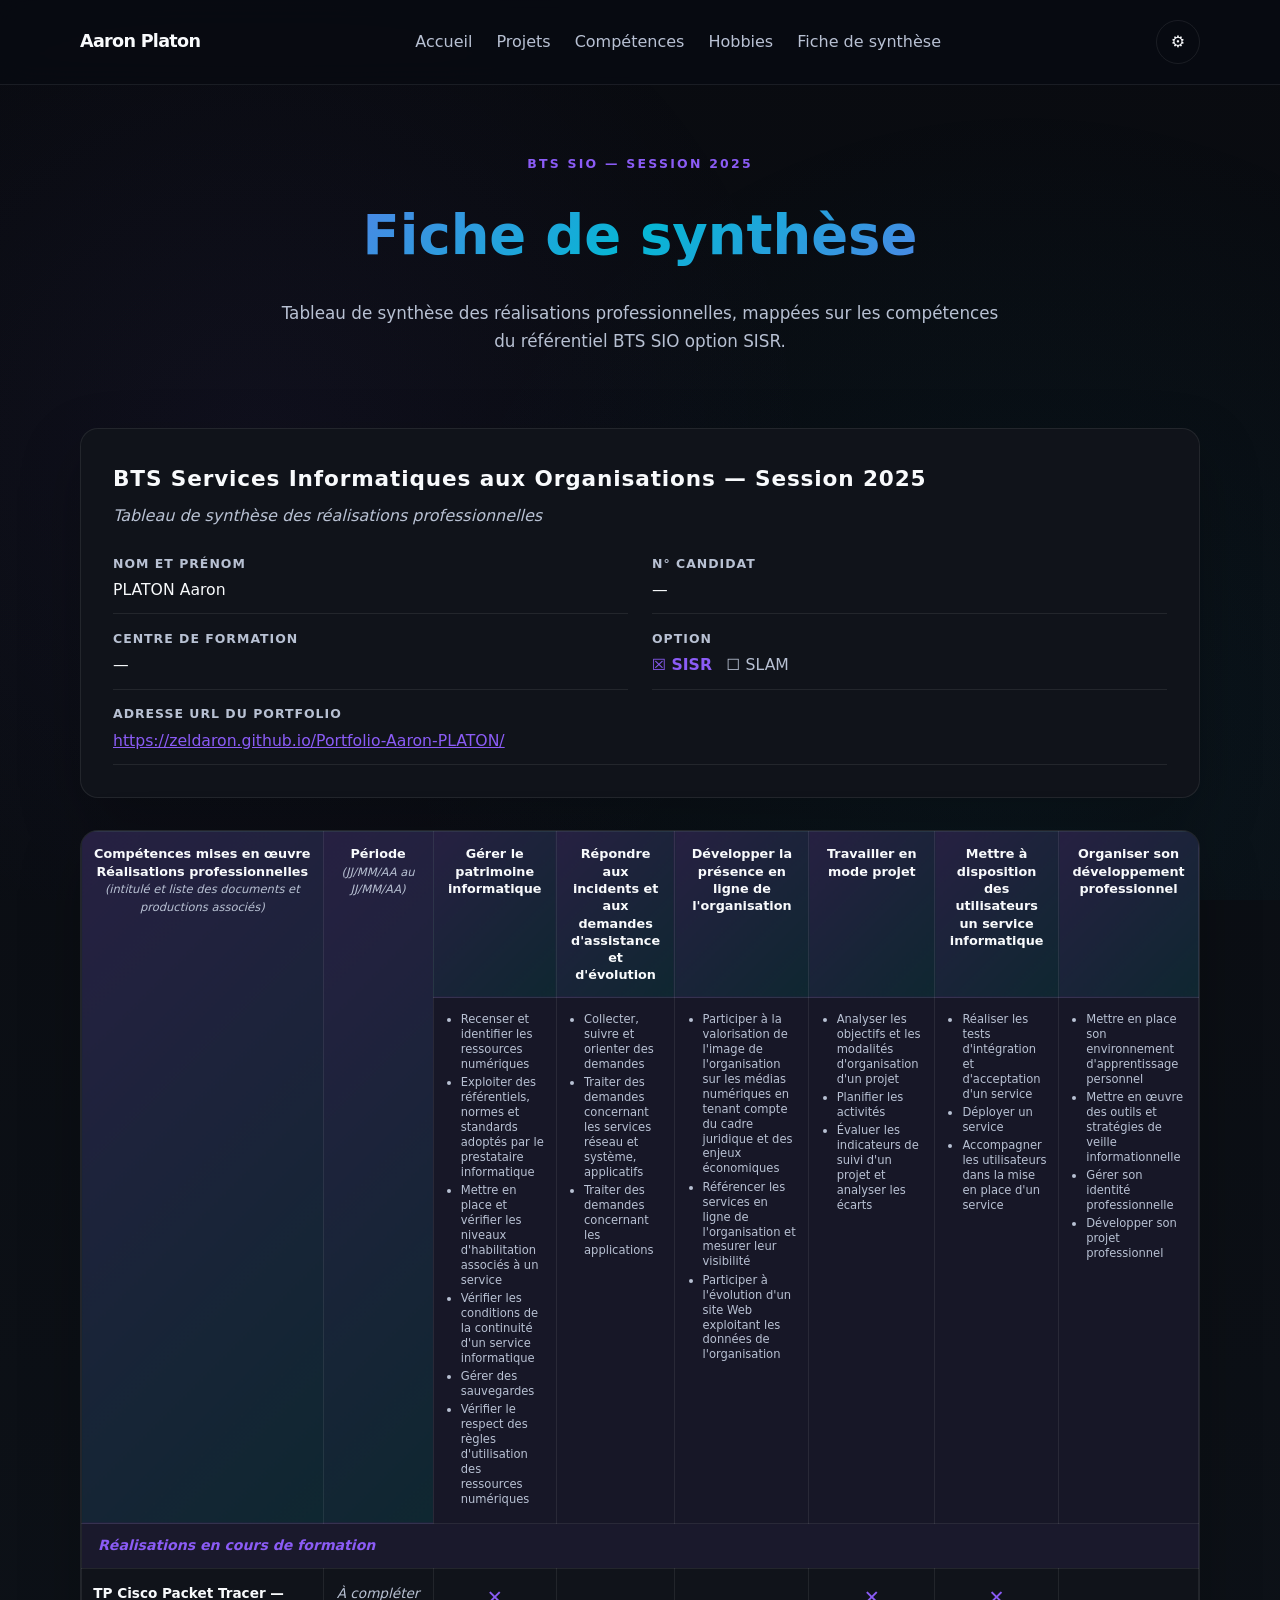
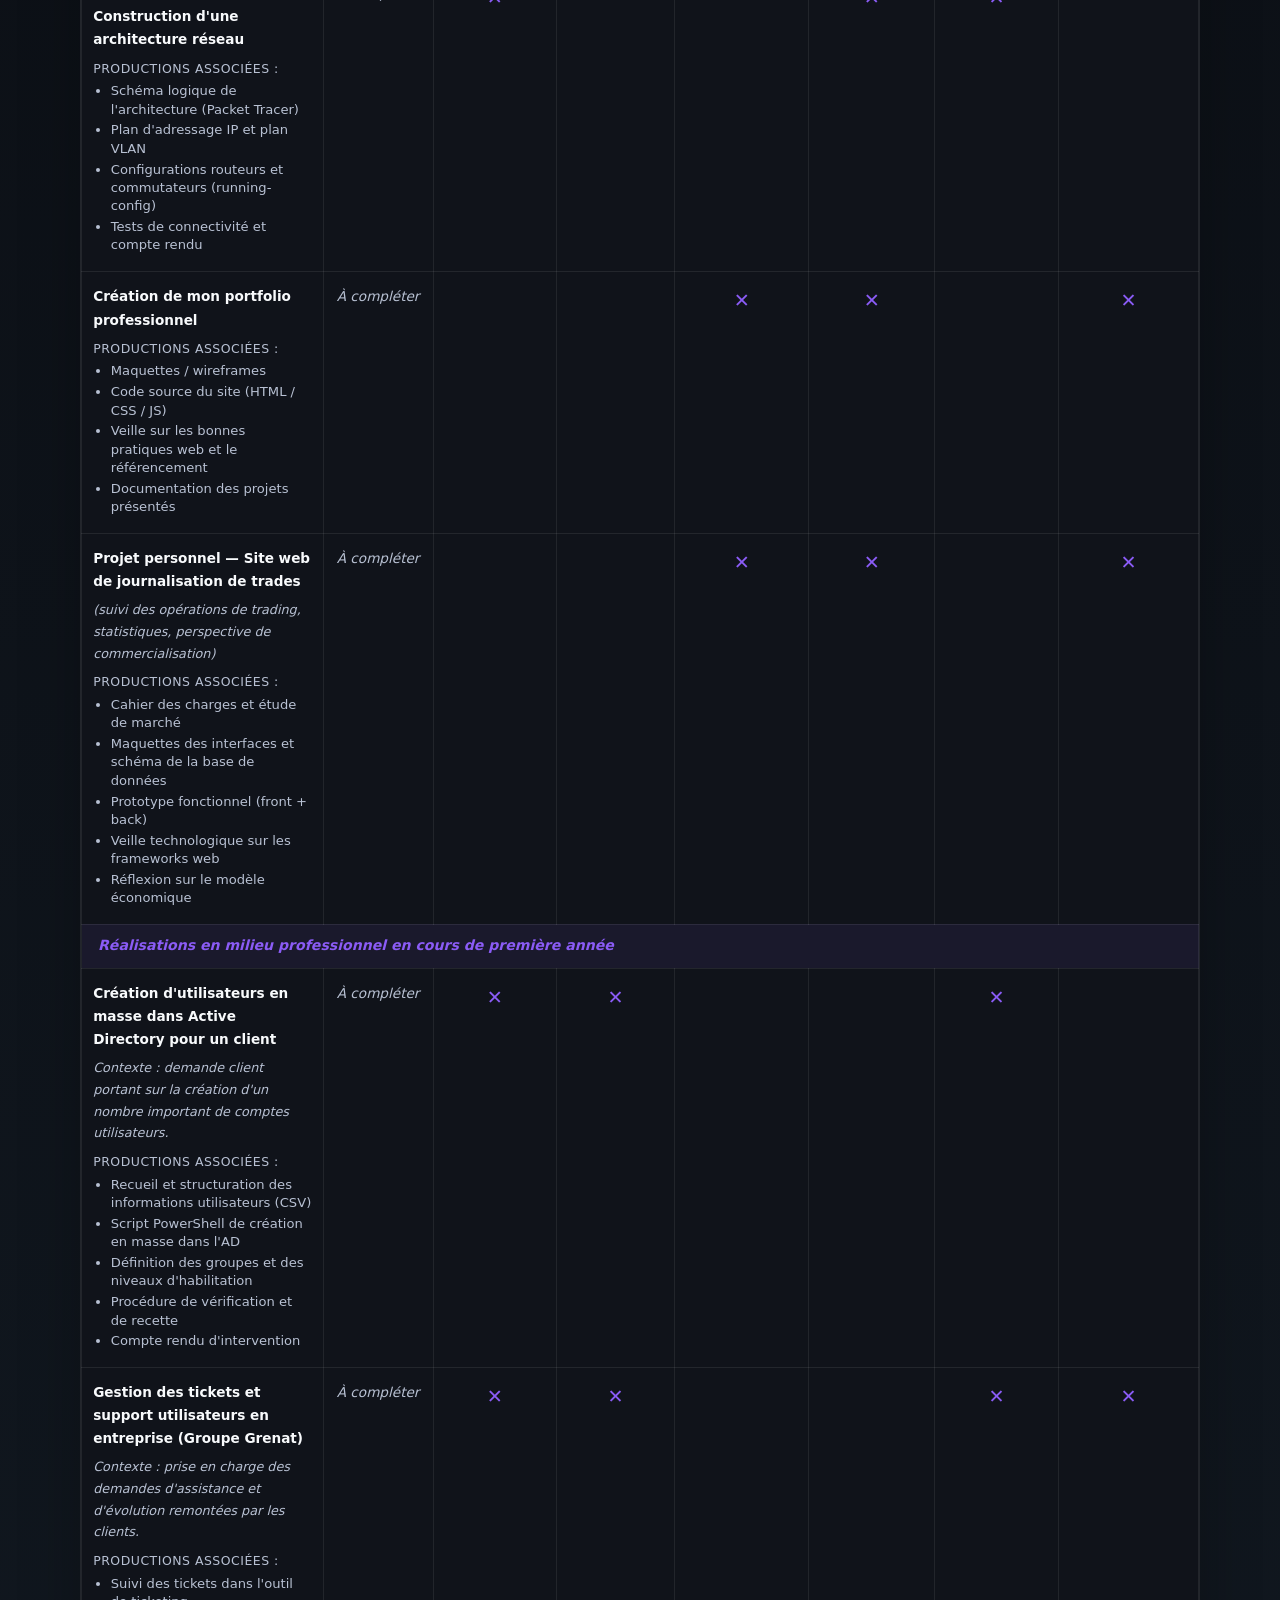
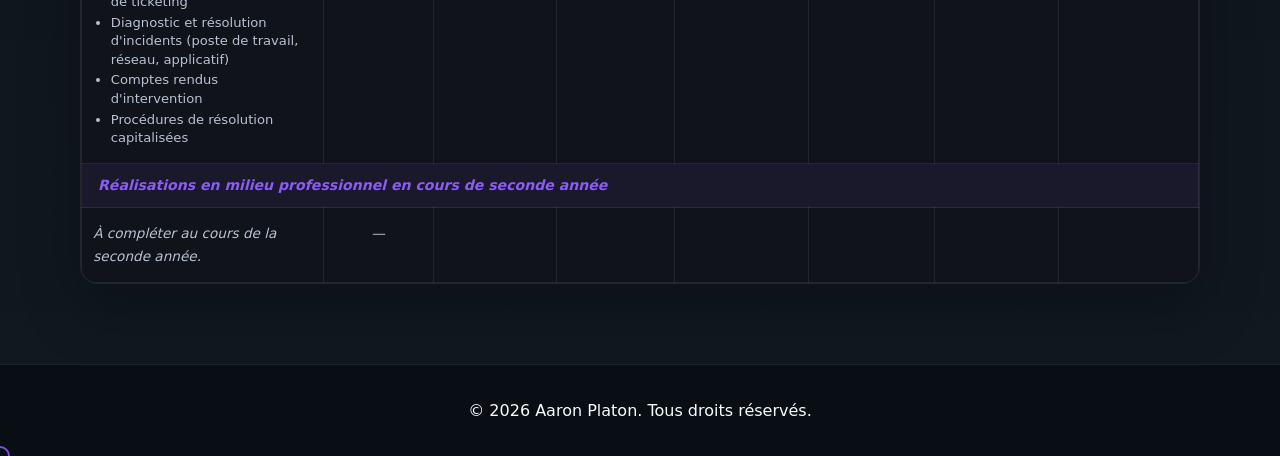
==== fiche-synthese.html @ b9413f57 "Ajoute la fiche de synthèse BTS SIO et retire les boutons 'Voir le projet' - Nouvelle page fiche-syn" ====
<!DOCTYPE html>
<html lang="fr">
  <head>
    <meta charset="UTF-8" />
    <meta name="viewport" content="width=device-width, initial-scale=1.0" />
    <title>Fiche de synthèse - Aaron Platon</title>
    <link rel="stylesheet" href="styles.css" />
    <script src="script.js" defer></script>
  </head>
  <body data-theme="dark">
    <header class="site-header">
      <div class="container header-inner">
        <a class="brand" href="index.html">Aaron Platon</a>
        <nav class="nav-menu">
          <a href="index.html">Accueil</a>
          <a href="projects.html">Projets</a>
          <a href="skills.html">Compétences</a>
          <a href="hobbies.html">Hobbies</a>
          <a href="fiche-synthese.html">Fiche de synthèse</a>
        </nav>
        <div class="settings-menu">
          <button class="settings-button" type="button" aria-label="Ouvrir paramètres">
            ⚙️
          </button>
          <div class="settings-panel" aria-hidden="true">
            <div class="settings-header">
              <span>Paramètres</span>
              <button class="settings-close" type="button" aria-label="Fermer paramètres">×</button>
            </div>
            <div class="settings-item">
              <p>Thème</p>
              <button class="theme-toggle" type="button" aria-label="Basculer thème">
                <span class="theme-icon">🌙</span>
                <span class="theme-label">Mode sombre</span>
              </button>
            </div>
          </div>
        </div>
      </div>
    </header>

    <main>
      <section class="page-hero">
        <div class="container">
          <span>BTS SIO — Session 2025</span>
          <h1>Fiche de synthèse</h1>
          <p>Tableau de synthèse des réalisations professionnelles, mappées sur les compétences du référentiel BTS SIO option SISR.</p>
        </div>
      </section>

      <section class="synthese">
        <div class="container">
          <div class="synthese-header">
            <h2>BTS Services Informatiques aux Organisations — Session 2025</h2>
            <p class="synthese-sub">Tableau de synthèse des réalisations professionnelles</p>
            <dl class="synthese-meta">
              <div><dt>NOM et prénom</dt><dd>PLATON Aaron</dd></div>
              <div><dt>N° candidat</dt><dd>—</dd></div>
              <div><dt>Centre de formation</dt><dd>—</dd></div>
              <div><dt>Option</dt><dd><span class="opt opt-checked">☒ SISR</span> <span class="opt">☐ SLAM</span></dd></div>
              <div class="synthese-meta-full"><dt>Adresse URL du portfolio</dt><dd><a href="https://zeldaron.github.io/Portfolio-Aaron-PLATON/">https://zeldaron.github.io/Portfolio-Aaron-PLATON/</a></dd></div>
            </dl>
          </div>

          <div class="synthese-table-wrap">
            <table class="synthese-table">
              <thead>
                <tr>
                  <th class="col-realisation" rowspan="2">
                    Compétences mises en œuvre<br>
                    Réalisations professionnelles<br>
                    <span class="th-sub">(intitulé et liste des documents et productions associés)</span>
                  </th>
                  <th class="col-periode" rowspan="2">Période<br><span class="th-sub">(JJ/MM/AA au JJ/MM/AA)</span></th>
                  <th>Gérer le patrimoine informatique</th>
                  <th>Répondre aux incidents et aux demandes d'assistance et d'évolution</th>
                  <th>Développer la présence en ligne de l'organisation</th>
                  <th>Travailler en mode projet</th>
                  <th>Mettre à disposition des utilisateurs un service informatique</th>
                  <th>Organiser son développement professionnel</th>
                </tr>
                <tr class="th-detail-row">
                  <th><ul><li>Recenser et identifier les ressources numériques</li><li>Exploiter des référentiels, normes et standards adoptés par le prestataire informatique</li><li>Mettre en place et vérifier les niveaux d'habilitation associés à un service</li><li>Vérifier les conditions de la continuité d'un service informatique</li><li>Gérer des sauvegardes</li><li>Vérifier le respect des règles d'utilisation des ressources numériques</li></ul></th>
                  <th><ul><li>Collecter, suivre et orienter des demandes</li><li>Traiter des demandes concernant les services réseau et système, applicatifs</li><li>Traiter des demandes concernant les applications</li></ul></th>
                  <th><ul><li>Participer à la valorisation de l'image de l'organisation sur les médias numériques en tenant compte du cadre juridique et des enjeux économiques</li><li>Référencer les services en ligne de l'organisation et mesurer leur visibilité</li><li>Participer à l'évolution d'un site Web exploitant les données de l'organisation</li></ul></th>
                  <th><ul><li>Analyser les objectifs et les modalités d'organisation d'un projet</li><li>Planifier les activités</li><li>Évaluer les indicateurs de suivi d'un projet et analyser les écarts</li></ul></th>
                  <th><ul><li>Réaliser les tests d'intégration et d'acceptation d'un service</li><li>Déployer un service</li><li>Accompagner les utilisateurs dans la mise en place d'un service</li></ul></th>
                  <th><ul><li>Mettre en place son environnement d'apprentissage personnel</li><li>Mettre en œuvre des outils et stratégies de veille informationnelle</li><li>Gérer son identité professionnelle</li><li>Développer son projet professionnel</li></ul></th>
                </tr>
              </thead>
              <tbody>
                <tr class="row-section"><td colspan="8"><em>Réalisations en cours de formation</em></td></tr>

                <tr>
                  <td class="cell-realisation">
                    <strong>TP Cisco Packet Tracer — Construction d'une architecture réseau</strong>
                    <span class="prod">Productions associées :</span>
                    <ul>
                      <li>Schéma logique de l'architecture (Packet Tracer)</li>
                      <li>Plan d'adressage IP et plan VLAN</li>
                      <li>Configurations routeurs et commutateurs (running-config)</li>
                      <li>Tests de connectivité et compte rendu</li>
                    </ul>
                  </td>
                  <td class="cell-periode">À compléter</td>
                  <td class="mark">✕</td>
                  <td></td>
                  <td></td>
                  <td class="mark">✕</td>
                  <td class="mark">✕</td>
                  <td></td>
                </tr>

                <tr>
                  <td class="cell-realisation">
                    <strong>Création de mon portfolio professionnel</strong>
                    <span class="prod">Productions associées :</span>
                    <ul>
                      <li>Maquettes / wireframes</li>
                      <li>Code source du site (HTML / CSS / JS)</li>
                      <li>Veille sur les bonnes pratiques web et le référencement</li>
                      <li>Documentation des projets présentés</li>
                    </ul>
                  </td>
                  <td class="cell-periode">À compléter</td>
                  <td></td>
                  <td></td>
                  <td class="mark">✕</td>
                  <td class="mark">✕</td>
                  <td></td>
                  <td class="mark">✕</td>
                </tr>

                <tr>
                  <td class="cell-realisation">
                    <strong>Projet personnel — Site web de journalisation de trades</strong>
                    <span class="ctx">(suivi des opérations de trading, statistiques, perspective de commercialisation)</span>
                    <span class="prod">Productions associées :</span>
                    <ul>
                      <li>Cahier des charges et étude de marché</li>
                      <li>Maquettes des interfaces et schéma de la base de données</li>
                      <li>Prototype fonctionnel (front + back)</li>
                      <li>Veille technologique sur les frameworks web</li>
                      <li>Réflexion sur le modèle économique</li>
                    </ul>
                  </td>
                  <td class="cell-periode">À compléter</td>
                  <td></td>
                  <td></td>
                  <td class="mark">✕</td>
                  <td class="mark">✕</td>
                  <td></td>
                  <td class="mark">✕</td>
                </tr>

                <tr class="row-section"><td colspan="8"><em>Réalisations en milieu professionnel en cours de première année</em></td></tr>

                <tr>
                  <td class="cell-realisation">
                    <strong>Création d'utilisateurs en masse dans Active Directory pour un client</strong>
                    <span class="ctx">Contexte : demande client portant sur la création d'un nombre important de comptes utilisateurs.</span>
                    <span class="prod">Productions associées :</span>
                    <ul>
                      <li>Recueil et structuration des informations utilisateurs (CSV)</li>
                      <li>Script PowerShell de création en masse dans l'AD</li>
                      <li>Définition des groupes et des niveaux d'habilitation</li>
                      <li>Procédure de vérification et de recette</li>
                      <li>Compte rendu d'intervention</li>
                    </ul>
                  </td>
                  <td class="cell-periode">À compléter</td>
                  <td class="mark">✕</td>
                  <td class="mark">✕</td>
                  <td></td>
                  <td></td>
                  <td class="mark">✕</td>
                  <td></td>
                </tr>

                <tr>
                  <td class="cell-realisation">
                    <strong>Gestion des tickets et support utilisateurs en entreprise (Groupe Grenat)</strong>
                    <span class="ctx">Contexte : prise en charge des demandes d'assistance et d'évolution remontées par les clients.</span>
                    <span class="prod">Productions associées :</span>
                    <ul>
                      <li>Suivi des tickets dans l'outil de ticketing</li>
                      <li>Diagnostic et résolution d'incidents (poste de travail, réseau, applicatif)</li>
                      <li>Comptes rendus d'intervention</li>
                      <li>Procédures de résolution capitalisées</li>
                    </ul>
                  </td>
                  <td class="cell-periode">À compléter</td>
                  <td class="mark">✕</td>
                  <td class="mark">✕</td>
                  <td></td>
                  <td></td>
                  <td class="mark">✕</td>
                  <td class="mark">✕</td>
                </tr>

                <tr class="row-section"><td colspan="8"><em>Réalisations en milieu professionnel en cours de seconde année</em></td></tr>
                <tr class="row-empty">
                  <td class="cell-realisation"><em>À compléter au cours de la seconde année.</em></td>
                  <td class="cell-periode">—</td>
                  <td></td><td></td><td></td><td></td><td></td><td></td>
                </tr>
              </tbody>
            </table>
          </div>
        </div>
      </section>
    </main>

    <footer class="site-footer">
      <div class="container footer-inner">
        <p>&copy; 2026 Aaron Platon. Tous droits réservés.</p>
      </div>
    </footer>
  </body>
</html>
---- styles.css ----
:root {
  --bg: #090b10;
  --surface: #10131a;
  --text: #f8fafc;
  --muted: #b8c1d3;
  --primary: #f8fafc;
  --accent: #8b5cf6;
  --border: rgba(255, 255, 255, 0.08);
  --shadow: 0 24px 60px rgba(0, 0, 0, 0.25);
  --header-bg: rgba(8, 11, 18, 0.9);
  --footer-bg: rgba(10, 14, 22, 0.95);
  --gradient: linear-gradient(180deg, #090b10 0%, #111820 100%);
}

[data-theme="light"] {
  --bg: #f7f7f6;
  --surface: #ffffff;
  --text: #111111;
  --muted: #5f6368;
  --primary: #1f2937;
  --accent: #4f46e5;
  --border: #e5e7eb;
  --shadow: 0 18px 50px rgba(15, 23, 42, 0.08);
  --header-bg: rgba(255, 255, 255, 0.82);
  --footer-bg: rgba(255, 255, 255, 0.85);
  --gradient: linear-gradient(180deg, #fbfbfb 0%, #f3f4f6 100%);
}

* {
  box-sizing: border-box;
  cursor: none;
}

html {
  scroll-behavior: smooth;
}

/* Custom Cursor */
.cursor {
  position: fixed;
  width: 20px;
  height: 20px;
  border: 2px solid var(--accent);
  border-radius: 50%;
  pointer-events: none;
  z-index: 9999;
  mix-blend-mode: screen;
  transition: transform 0.1s ease-out;
  opacity: 0.8;
}

.cursor.active {
  transform: scale(1.5);
  background: var(--accent);
  opacity: 0.4;
}

a, button {
  cursor: none;
}

body {
  margin: 0;
  font-family: Inter, system-ui, -apple-system, BlinkMacSystemFont, "Segoe UI", sans-serif;
  color: var(--text);
  background: var(--gradient);
  line-height: 1.7;
  position: relative;
}

body::before {
  content: '';
  position: fixed;
  top: 0;
  left: 0;
  width: 100%;
  height: 100%;
  background: 
    radial-gradient(circle at 20% 50%, rgba(139, 92, 246, 0.05) 0%, transparent 50%),
    radial-gradient(circle at 80% 80%, rgba(6, 182, 212, 0.05) 0%, transparent 50%);
  pointer-events: none;
  z-index: -1;
}

.cursor {
  position: fixed;
  width: 20px;
  height: 20px;
  border: 2px solid var(--accent);
  border-radius: 50%;
  pointer-events: none;
  z-index: 9999;
  mix-blend-mode: difference;
  transition: transform 0.1s ease-out, background 0.2s ease-out, opacity 0.2s ease-out;
  opacity: 1;
  transform: translate(-50%, -50%);
}

.cursor.active {
  transform: translate(-50%, -50%) scale(1.4);
  background: var(--accent);
  opacity: 0.5;
}

[data-theme="light"] .cursor {
  mix-blend-mode: normal;
  border-color: var(--accent);
  box-shadow: 0 0 0 1px rgba(255, 255, 255, 0.6);
}

a, button {
  cursor: none;
}

img {
  max-width: 100%;
  display: block;
}

a {
  color: inherit;
  text-decoration: none;
}

button,
input,
select,
textarea {
  font: inherit;
}

.container {
  width: min(1120px, calc(100% - 2rem));
  margin: 0 auto;
}

.site-header {
  position: sticky;
  top: 0;
  z-index: 10;
  backdrop-filter: blur(14px);
  background: var(--header-bg);
  border-bottom: 1px solid var(--border);
  transition: transform 0.3s cubic-bezier(0.4, 0, 0.2, 1);
}

.site-header.hidden {
  transform: translateY(-100%);
}

.header-inner,
.footer-inner,
.hero-content,
.featured-inner,
.cta-inner,
.contact-inner {
  display: flex;
  align-items: center;
  justify-content: space-between;
  gap: 1.5rem;
  padding: 1.25rem 0;
}

.theme-toggle {
  border: 1px solid var(--border);
  background: transparent;
  color: var(--text);
  width: 44px;
  height: 44px;
  border-radius: 50%;
  display: inline-flex;
  align-items: center;
  justify-content: center;
  cursor: pointer;
  transition: transform 0.2s ease, background-color 0.2s ease, border-color 0.2s ease;
}

.theme-toggle:hover {
  transform: translateY(-1px);
  background: rgba(255, 255, 255, 0.08);
}

.theme-icon {
  display: inline-flex;
  align-items: center;
  justify-content: center;
  font-size: 1rem;
  margin-right: 0.6rem;
}

.theme-label {
  font-weight: 600;
}

.settings-menu {
  position: relative;
}

.settings-button {
  border: 1px solid var(--border);
  background: transparent;
  color: var(--text);
  width: 44px;
  height: 44px;
  border-radius: 50%;
  display: inline-flex;
  align-items: center;
  justify-content: center;
  cursor: pointer;
  transition: transform 0.2s ease, background-color 0.2s ease;
}

.settings-button:hover {
  transform: translateY(-1px);
  background: rgba(255, 255, 255, 0.08);
}

.settings-panel {
  position: absolute;
  right: 0;
  top: 56px;
  width: 240px;
  padding: 1rem;
  background: var(--surface);
  border: 1px solid var(--border);
  border-radius: 18px;
  box-shadow: var(--shadow);
  opacity: 0;
  visibility: hidden;
  transform: translateY(-10px);
  transition: opacity 0.2s ease, transform 0.2s ease, visibility 0.2s ease;
  z-index: 20;
}

.settings-panel.open {
  opacity: 1;
  visibility: visible;
  transform: translateY(0);
}

.settings-header {
  display: flex;
  align-items: center;
  justify-content: space-between;
  gap: 0.75rem;
  margin-bottom: 1rem;
  color: var(--text);
}

.settings-header span {
  font-weight: 700;
}

.settings-close {
  border: none;
  background: transparent;
  color: var(--muted);
  font-size: 1.2rem;
  cursor: pointer;
}

.settings-item {
  display: grid;
  gap: 0.75rem;
}

.settings-item p {
  margin: 0;
  color: var(--muted);
}

.settings-panel .theme-toggle {
  width: 100%;
  justify-content: flex-start;
}

@media (max-width: 720px) {
  .settings-panel {
    top: 60px;
    right: 1rem;
    width: calc(100vw - 2rem);
  }
}

.brand {
  font-weight: 700;
  letter-spacing: -0.04em;
  font-size: 1.1rem;
}

.nav-menu {
  display: flex;
  gap: 1.5rem;
  flex-wrap: wrap;
  align-items: center;
}

.nav-menu a {
  color: var(--muted);
  transition: color 0.2s ease;
}

.nav-menu a:hover {
  color: var(--primary);
}

.hero {
  min-height: calc(100vh - 88px);
  display: grid;
  place-items: center;
  padding: 4rem 0;
  position: relative;
  overflow: hidden;
}

.hero-bg {
  position: absolute;
  top: 0;
  left: 0;
  width: 100%;
  height: 100%;
  z-index: 0;
  overflow: hidden;
}

.hero-blob {
  position: absolute;
  border-radius: 50%;
  opacity: 0.08;
  filter: blur(100px);
  animation: float 15s ease-in-out infinite;
}

.blob-1 {
  width: 500px;
  height: 500px;
  background: linear-gradient(135deg, var(--accent), #06b6d4);
  top: -200px;
  left: -200px;
  animation-delay: 0s;
}

.blob-2 {
  width: 400px;
  height: 400px;
  background: linear-gradient(135deg, #06b6d4, #34d399);
  bottom: -150px;
  right: -100px;
  animation-delay: -5s;
  animation-direction: reverse;
}

.blob-3 {
  width: 350px;
  height: 350px;
  background: linear-gradient(135deg, #8b5cf6, #06b6d4);
  top: 50%;
  right: -150px;
  animation-delay: -2.5s;
  display: none;
}

@keyframes float {
  0%, 100% { transform: translate(0, 0) scale(1); }
  33% { transform: translate(30px, -30px) scale(1.1); }
  66% { transform: translate(-20px, 20px) scale(0.9); }
}

.particles {
  position: absolute;
  width: 100%;
  height: 100%;
}

.particle {
  position: absolute;
  width: 2px;
  height: 2px;
  background: var(--accent);
  border-radius: 50%;
  opacity: 0.25;
  animation: particle-float 20s linear infinite;
}

@keyframes particle-float {
  0% {
    transform: translate(0, 0) rotate(0deg);
    opacity: 0;
  }
  10% {
    opacity: 0.5;
  }
  90% {
    opacity: 0.5;
  }
  100% {
    transform: translate(var(--tx), var(--ty)) rotate(360deg);
    opacity: 0;
  }
}

.hero-content {
  max-width: 720px;
  flex-direction: column;
  text-align: left;
  position: relative;
  z-index: 1;
  background: rgba(255, 255, 255, 0.05);
  border: 1px solid rgba(255, 255, 255, 0.12);
  border-radius: 32px;
  padding: 3rem;
  box-shadow: 0 50px 120px rgba(0, 0, 0, 0.22);
  backdrop-filter: blur(20px);
}

.hero-title {
  font-size: clamp(2.8rem, 5vw, 4.4rem);
  line-height: 1.05;
  margin: 1rem 0;
  animation: fadeInUp 0.6s ease-out;
}

.gradient-text {
  background: linear-gradient(135deg, var(--accent), #06b6d4, #8b5cf6);
  -webkit-background-clip: text;
  -webkit-text-fill-color: transparent;
  background-clip: text;
  animation: none;
}

.hero-subtitle {
  max-width: 46rem;
  color: var(--muted);
  font-size: 1.05rem;
  animation: fadeInUp 0.6s ease-out 0.1s both;
}

.hero-actions {
  display: flex;
  gap: 1rem;
  flex-wrap: wrap;
  margin-top: 2.5rem;
  animation: fadeInUp 0.6s ease-out 0.2s both;
}

.hero-badges {
  display: flex;
  flex-wrap: wrap;
  gap: 0.75rem;
  margin-top: 1.5rem;
}

.hero-badge {
  display: inline-flex;
  align-items: center;
  padding: 0.7rem 1rem;
  border-radius: 999px;
  background: rgba(255, 255, 255, 0.1);
  color: var(--text);
  border: 1px solid rgba(255, 255, 255, 0.12);
  font-size: 0.95rem;
  transition: transform 0.2s ease, background 0.2s ease;
}

.hero-badge:hover {
  transform: translateY(-2px);
  background: rgba(255, 255, 255, 0.16);
}

.btn {
  display: inline-flex;
  align-items: center;
  justify-content: center;
  padding: 0.95rem 1.6rem;
  border-radius: 999px;
  font-weight: 600;
  transition: all 0.2s ease;
  position: relative;
  overflow: hidden;
  border: 1px solid transparent;
}

.btn-primary {
  background: var(--accent);
  color: #fff;
}

.btn-primary:hover {
  transform: translateY(-1px);
  opacity: 0.95;
}

.btn-secondary {
  background: transparent;
  color: var(--text);
  border: 1px solid var(--border);
}

.btn-secondary:hover {
  transform: translateY(-1px);
  background: rgba(139, 92, 246, 0.08);
  border-color: var(--accent);
}

@keyframes fadeInUp {
  from {
    opacity: 0;
    transform: translateY(30px);
  }
  to {
    opacity: 1;
    transform: translateY(0);
  }
}

/* Scroll indicator */
.scroll-indicator {
  position: absolute;
  bottom: 2rem;
  left: 50%;
  transform: translateX(-50%);
  z-index: 2;
  opacity: 0.6;
}

.mouse {
  width: 24px;
  height: 38px;
  border: 1.5px solid var(--muted);
  border-radius: 12px;
  position: relative;
  margin: 0 auto;
  animation: mouseScroll 1.5s infinite;
}

.mouse::after {
  content: '';
  position: absolute;
  width: 2px;
  height: 6px;
  background: var(--muted);
  border-radius: 1px;
  top: 8px;
  left: 50%;
  transform: translateX(-50%);
  animation: scrollWheel 1.5s infinite;
}

@keyframes mouseScroll {
  0%, 100% { opacity: 1; }
  50% { opacity: 0.3; }
}

@keyframes scrollWheel {
  0% { opacity: 1; transform: translateX(-50%) translateY(0); }
  100% { opacity: 0; transform: translateX(-50%) translateY(12px); }
}

/* Hero section cleaner */
.hero-bg {
  position: absolute;
  top: 0;
  left: 0;
  width: 100%;
  height: 100%;
  z-index: 0;
  overflow: hidden;
  filter: brightness(1);
}

.contact {
  padding: 4rem 0;
  position: relative;
  overflow: hidden;
}

.contact::before {
  content: '';
  position: absolute;
  top: 0;
  left: 0;
  width: 100%;
  height: 100%;
  background: linear-gradient(135deg, rgba(139, 92, 246, 0.1) 0%, rgba(6, 182, 212, 0.05) 100%);
  animation: gradientShift 8s ease infinite;
  pointer-events: none;
}

.contact-inner {
  position: relative;
  z-index: 1;
  transition: all 0.3s ease;
}

.contact-inner:hover {
  transform: scale(1.01);
}

.section-header {
  max-width: 42rem;
}

.cards-grid {
  display: grid;
  gap: 1.5rem;
  margin-top: 2rem;
}

.card,
.project-card,
.hobby-card {
  padding: 1.75rem;
  background: var(--surface);
  border: 1px solid var(--border);
  border-radius: 24px;
  box-shadow: var(--shadow);
}

.project-card {
  min-height: 220px;
}

.project-card h3,
.hobby-card h3,
.card h3 {
  margin-top: 0;
}

.project-tag {
  display: inline-flex;
  margin-top: 1.5rem;
  color: var(--accent);
  font-weight: 700;
}

.cta-section {
  padding: 4rem 0;
  position: relative;
  overflow: hidden;
}

.cta-section::before {
  content: '';
  position: absolute;
  top: 0;
  left: 0;
  width: 100%;
  height: 100%;
  background: linear-gradient(135deg, rgba(6, 182, 212, 0.1) 0%, rgba(139, 92, 246, 0.05) 100%);
  animation: gradientShift 8s ease infinite reverse;
  pointer-events: none;
}

.cta-inner {
  position: relative;
  z-index: 1;
  transition: all 0.3s ease;
  padding: 2rem 1.5rem;
  background: var(--surface);
  border: 1px solid var(--border);
  border-radius: 24px;
  box-shadow: var(--shadow);
}

.cta-inner:hover {
  transform: translateY(-8px);
  box-shadow: 0 32px 80px rgba(6, 182, 212, 0.2);
  border-color: var(--accent);
}

.about,
.projects,
.hobbies {
  padding: 4rem 0;
}

.featured::before {
  content: '';
  position: absolute;
  top: 0;
  left: 0;
  right: 0;
  bottom: 0;
  background: linear-gradient(135deg, rgba(139, 92, 246, 0.05) 0%, rgba(6, 182, 212, 0.05) 100%);
  pointer-events: none;
}

.featured-inner {
  padding: 2rem 1.5rem;
  background: var(--surface);
  border: 1px solid var(--border);
  border-radius: 24px;
  box-shadow: var(--shadow);
  position: relative;
  z-index: 1;
  transition: all 0.3s cubic-bezier(0.4, 0, 0.2, 1);
}

.featured-inner:hover {
  transform: translateY(-8px);
  box-shadow: 0 32px 80px rgba(139, 92, 246, 0.2);
  border-color: var(--accent);
}

.text-link {
  color: var(--accent);
  font-weight: 700;
}

.site-footer {
  border-top: 1px solid var(--border);
  background: var(--footer-bg);
}

.footer-inner {
  padding: 1rem 0;
  justify-content: center;
}

@media (min-width: 768px) {
  .hero-content,
  .about .cards-grid,
  .projects .cards-grid,
  .hobbies .cards-grid {
    display: grid;
  }

  .about .cards-grid,
  .projects .cards-grid,
  .hobbies .cards-grid {
    grid-template-columns: repeat(3, minmax(0, 1fr));
  }
}

@media (max-width: 720px) {
  .header-inner,
  .footer-inner,
  .featured-inner,
  .cta-inner,
  .contact-inner {
    flex-direction: column;
    align-items: flex-start;
  }

  .nav-menu {
    justify-content: flex-start;
  }
}

/* Styles avancés pour la page compétences */
.skills-summary {
  padding: 4rem 0;
  background: linear-gradient(135deg, var(--bg) 0%, rgba(139, 92, 246, 0.05) 100%);
  position: relative;
  overflow: hidden;
}

.skills-summary::before {
  content: '';
  position: absolute;
  top: 0;
  left: 0;
  right: 0;
  bottom: 0;
  background-image:
    radial-gradient(circle at 20% 80%, rgba(139, 92, 246, 0.1) 0%, transparent 50%),
    radial-gradient(circle at 80% 20%, rgba(6, 182, 212, 0.1) 0%, transparent 50%),
    radial-gradient(circle at 40% 40%, rgba(34, 197, 94, 0.1) 0%, transparent 50%);
  animation: float 20s ease-in-out infinite;
}

@keyframes float {
  0%, 100% { transform: translateY(0px) rotate(0deg); }
  33% { transform: translateY(-20px) rotate(120deg); }
  66% { transform: translateY(10px) rotate(240deg); }
}

.skills-hero {
  text-align: center;
  margin-bottom: 3rem;
}

.skills-hero h2 {
  font-size: clamp(2rem, 4vw, 3rem);
  font-weight: 800;
  background: linear-gradient(135deg, var(--accent), #06b6d4, #8b5cf6);
  -webkit-background-clip: text;
  -webkit-text-fill-color: transparent;
  background-clip: text;
  margin: 0 0 1rem 0;
}

.skills-hero p {
  font-size: 1.1rem;
  color: var(--muted);
  max-width: 600px;
  margin: 0 auto;
}

.skills-grid {
  display: grid;
  gap: 2rem;
  grid-template-columns: repeat(auto-fit, minmax(400px, 1fr));
}

.skill-card {
  background: var(--surface);
  border: 1px solid var(--border);
  border-radius: 20px;
  padding: 2rem;
  box-shadow: var(--shadow);
  transition: all 0.3s cubic-bezier(0.4, 0, 0.2, 1);
  position: relative;
  overflow: hidden;
  cursor: pointer;
}

.skill-card::before {
  content: '';
  position: absolute;
  top: 0;
  left: 0;
  right: 0;
  height: 4px;
  background: linear-gradient(90deg, var(--accent), #06b6d4, #8b5cf6);
  transform: scaleX(0);
  transform-origin: left;
  transition: transform 0.3s ease;
}

.skill-card:hover::before {
  transform: scaleX(1);
}

.skill-card:hover {
  transform: translateY(-8px);
  box-shadow: 0 32px 80px rgba(0, 0, 0, 0.3);
  border-color: var(--accent);
}

.skill-card-c:hover {
  box-shadow: 0 32px 80px rgba(139, 92, 246, 0.2);
}

.skill-card-web:hover {
  box-shadow: 0 32px 80px rgba(6, 182, 212, 0.2);
}

.skill-card-linux:hover {
  box-shadow: 0 32px 80px rgba(34, 197, 94, 0.2);
}

.skill-card-hardware:hover {
  box-shadow: 0 32px 80px rgba(245, 158, 11, 0.2);
}

.skill-card-windows:hover {
  box-shadow: 0 32px 80px rgba(59, 130, 246, 0.2);
}

.skill-card-admin:hover {
  box-shadow: 0 32px 80px rgba(168, 85, 247, 0.2);
}

.skill-icon {
  font-size: 2.5rem;
  margin-bottom: 1rem;
  display: inline-block;
  transition: transform 0.3s ease;
}

.skill-card:hover .skill-icon {
  transform: scale(1.1) rotate(5deg);
}

.skill-content h3 {
  margin: 0 0 1rem 0;
  font-size: 1.25rem;
  font-weight: 700;
  color: var(--text);
}

.skill-content p {
  margin: 0 0 1.5rem 0;
  color: var(--muted);
  line-height: 1.6;
}

.skill-level {
  width: 100%;
  height: 6px;
  background: rgba(255, 255, 255, 0.1);
  border-radius: 3px;
  overflow: hidden;
  position: relative;
}

.level-bar {
  display: block;
  height: 100%;
  background: linear-gradient(90deg, var(--accent), #06b6d4);
  border-radius: 3px;
  width: var(--level, 0%);
  transition: width 1.5s cubic-bezier(0.4, 0, 0.2, 1);
  position: relative;
}

.level-bar::after {
  content: '';
  position: absolute;
  top: 0;
  left: 0;
  right: 0;
  bottom: 0;
  background: linear-gradient(90deg, transparent, rgba(255, 255, 255, 0.3), transparent);
  animation: shimmer 2s infinite;
}

@keyframes shimmer {
  0% { transform: translateX(-100%); }
  100% { transform: translateX(100%); }
}

.skill-card:hover .level-bar {
  animation: pulse 0.6s ease;
}

@keyframes pulse {
  0% { transform: scaleY(1); }
  50% { transform: scaleY(1.2); }
  100% { transform: scaleY(1); }
}

/* Animations d'entrée */
.skill-card {
  animation: fadeInUp 0.6s ease-out forwards;
  opacity: 0;
  transform: translateY(30px);
}

.skill-card:nth-child(1) { animation-delay: 0.1s; }
.skill-card:nth-child(2) { animation-delay: 0.2s; }
.skill-card:nth-child(3) { animation-delay: 0.3s; }
.skill-card:nth-child(4) { animation-delay: 0.4s; }
.skill-card:nth-child(5) { animation-delay: 0.5s; }
.skill-card:nth-child(6) { animation-delay: 0.6s; }

@keyframes fadeInUp {
  to {
    opacity: 1;
    transform: translateY(0);
  }
}

@media (max-width: 768px) {
  .skills-grid {
    grid-template-columns: 1fr;
    gap: 1.5rem;
  }

  .skill-card {
    padding: 1.5rem;
  }

  .skill-icon {
    font-size: 2rem;
  }
}

/* Styles uniformes pour les cartes dans toutes les pages */
.about-grid,
.projects-grid,
.hobbies-grid {
  display: grid;
  gap: 2rem;
  grid-template-columns: repeat(auto-fit, minmax(380px, 1fr));
  margin-top: 3rem;
}

/* Cartes pour la section About */
.about-card {
  background: var(--surface);
  border: 1px solid var(--border);
  border-radius: 20px;
  padding: 2rem;
  box-shadow: var(--shadow);
  transition: all 0.3s cubic-bezier(0.4, 0, 0.2, 1);
  position: relative;
  overflow: hidden;
  cursor: none;
}

.about-card::before {
  content: '';
  position: absolute;
  top: -50%;
  left: -50%;
  width: 200%;
  height: 200%;
  background: linear-gradient(45deg, transparent, rgba(255, 255, 255, 0.1), transparent);
  transform: rotate(45deg);
  animation: shine 3s infinite;
}

@keyframes shine {
  0% { transform: translateX(-100%) translateY(-100%) rotate(45deg); }
  100% { transform: translateX(100%) translateY(100%) rotate(45deg); }
}

.about-card::after {
  content: '';
  position: absolute;
  top: 0;
  left: 0;
  right: 0;
  bottom: 0;
  background: linear-gradient(135deg, rgba(139, 92, 246, 0.1), rgba(6, 182, 212, 0.1));
  opacity: 0;
  border-radius: 20px;
  transition: opacity 0.3s ease;
  pointer-events: none;
}

.about-card:hover::after {
  opacity: 1;
}

.about-card:hover {
  transform: translateY(-8px);
  border-color: var(--accent);
  box-shadow: 0 32px 80px rgba(139, 92, 246, 0.2), 0 0 40px rgba(139, 92, 246, 0.1);
}

.about-icon {
  font-size: 2.2rem;
  margin-bottom: 1rem;
  display: inline-block;
  transition: transform 0.3s ease;
}

.about-card:hover .about-icon {
  transform: scale(1.15) rotate(-10deg);
}

.about-card h3 {
  margin: 0 0 0.75rem 0;
  font-size: 1.15rem;
  font-weight: 700;
}

.about-card p {
  margin: 0;
  color: var(--muted);
  line-height: 1.6;
}

/* Cartes pour la section Projets */
.projects-grid {
  display: grid;
  gap: 2rem;
  grid-template-columns: repeat(auto-fit, minmax(380px, 1fr));
  margin-top: 3rem;
}

.project-card {
  background: var(--surface);
  border: 1px solid var(--border);
  border-radius: 20px;
  padding: 2rem;
  box-shadow: var(--shadow);
  transition: all 0.3s cubic-bezier(0.4, 0, 0.2, 1);
  position: relative;
  overflow: hidden;
  cursor: none;
  display: flex;
  flex-direction: column;
}

.project-card::before {
  content: '';
  position: absolute;
  top: -50%;
  left: -50%;
  width: 200%;
  height: 200%;
  background: linear-gradient(45deg, transparent, rgba(255, 255, 255, 0.1), transparent);
  transform: rotate(45deg);
  animation: shine 3s infinite;
  animation-delay: 0.5s;
}

.project-card::after {
  content: '';
  position: absolute;
  top: 0;
  left: 0;
  right: 0;
  bottom: 0;
  background: linear-gradient(135deg, rgba(6, 182, 212, 0.1), rgba(139, 92, 246, 0.1));
  opacity: 0;
  border-radius: 20px;
  transition: opacity 0.3s ease;
  pointer-events: none;
}

.project-card:hover::after {
  opacity: 1;
}

.project-card:hover {
  transform: translateY(-8px);
  border-color: var(--accent);
  box-shadow: 0 32px 80px rgba(6, 182, 212, 0.2), 0 0 40px rgba(6, 182, 212, 0.1);
}

.project-icon {
  font-size: 2.2rem;
  margin-bottom: 1rem;
  transition: transform 0.3s ease;
}

.project-card:hover .project-icon {
  transform: scale(1.15) rotate(10deg);
}

.project-content h3 {
  margin: 0 0 0.75rem 0;
  font-size: 1.15rem;
  font-weight: 700;
}

.project-content p {
  margin: 0 0 1rem 0;
  color: var(--muted);
  line-height: 1.6;
  flex-grow: 1;
}

/* Cartes pour la section Hobbies */
.hobbies-grid {
  display: grid;
  gap: 2rem;
  grid-template-columns: repeat(auto-fit, minmax(380px, 1fr));
  margin-top: 3rem;
}

.hobby-card {
  background: var(--surface);
  border: 1px solid var(--border);
  border-radius: 20px;
  padding: 2rem;
  box-shadow: var(--shadow);
  transition: all 0.3s cubic-bezier(0.4, 0, 0.2, 1);
  position: relative;
  overflow: hidden;
  cursor: none;
}

.hobby-card::before {
  content: '';
  position: absolute;
  top: -60%;
  left: -60%;
  width: 220%;
  height: 220%;
  background: linear-gradient(45deg, transparent, rgba(255, 255, 255, 0.08), transparent);
  transform: rotate(45deg);
  animation: shine 3.2s infinite;
}

.hobby-card::after {
  content: '';
  position: absolute;
  top: 0;
  left: 0;
  right: 0;
  bottom: 0;
  background: linear-gradient(135deg, rgba(168, 85, 247, 0.1), rgba(6, 182, 212, 0.1));
  opacity: 0;
  border-radius: 20px;
  transition: opacity 0.3s ease;
  pointer-events: none;
}

.hobby-card:hover::after {
  opacity: 1;
}

.hobby-card:hover {
  transform: translateY(-8px);
  border-color: var(--accent);
  box-shadow: 0 32px 80px rgba(168, 85, 247, 0.2), 0 0 40px rgba(168, 85, 247, 0.1);
}


.hobby-icon {
  font-size: 2.2rem;
  margin-bottom: 1rem;
  display: inline-block;
  transition: transform 0.3s ease;
}

.hobby-card:hover .hobby-icon {
  transform: scale(1.15) rotate(-10deg);
}

.hobby-content h3 {
  margin: 0 0 0.75rem 0;
  font-size: 1.15rem;
  font-weight: 700;
}

.hobby-content p {
  margin: 0;
  color: var(--muted);
  line-height: 1.6;
}

/* Animations d'entrée uniformes */
.about-card,
.project-card,
.hobby-card {
  animation: fadeInUp 0.6s ease-out forwards;
  opacity: 0;
  transform: translateY(30px);
}

.about-card:nth-child(1),
.project-card:nth-child(1),
.hobby-card:nth-child(1) { animation-delay: 0.1s; }
.about-card:nth-child(2),
.project-card:nth-child(2),
.hobby-card:nth-child(2) { animation-delay: 0.2s; }
.about-card:nth-child(3),
.project-card:nth-child(3),
.hobby-card:nth-child(3) { animation-delay: 0.3s; }

/* Section backgrounds améliorées */
.about,
.projects,
.hobbies {
  background: linear-gradient(135deg, var(--bg) 0%, rgba(139, 92, 246, 0.03) 100%);
  position: relative;
}

.about::before,
.projects::before,
.hobbies::before {
  content: '';
  position: absolute;
  top: 0;
  left: 0;
  right: 0;
  bottom: 0;
  background-image:
    radial-gradient(circle at 20% 80%, rgba(139, 92, 246, 0.08) 0%, transparent 50%),
    radial-gradient(circle at 80% 20%, rgba(6, 182, 212, 0.08) 0%, transparent 50%),
    radial-gradient(circle at 40% 40%, rgba(34, 197, 94, 0.08) 0%, transparent 50%);
  pointer-events: none;
}

.about > .container,
.projects > .container,
.hobbies > .container {
  position: relative;
  z-index: 1;
}

/* Amélioration du section-header global */
.section-header {
  text-align: center;
  margin-bottom: 1rem;
}

.section-header span {
  display: inline-block;
  margin-bottom: 1rem;
}

.section-header h2 {
  font-size: clamp(2rem, 4vw, 2.8rem);
  font-weight: 800;
  background: linear-gradient(135deg, var(--accent), #06b6d4);
  -webkit-background-clip: text;
  -webkit-text-fill-color: transparent;
  background-clip: text;
  margin: 0 0 1rem 0;
}

.section-header p {
  color: var(--muted);
  font-size: 1.05rem;
  max-width: 600px;
  margin: 0 auto;
}

/* Media queries améliorées */
@media (max-width: 768px) {
  .about-grid,
  .projects-grid,
  .hobbies-grid {
    grid-template-columns: 1fr;
    gap: 1.5rem;
  }

  .about-card,
  .project-card,
  .hobby-card {
    padding: 1.5rem;
  }

  .about-icon,
  .project-icon,
  .hobby-icon {
    font-size: 1.8rem;
  }
}

/* Page hero générique (projets, compétences, hobbies, fiche de synthèse) */
.page-hero {
  padding: 4rem 0 2rem;
  text-align: center;
}

.page-hero > .container > span {
  display: inline-block;
  text-transform: uppercase;
  letter-spacing: 0.18em;
  font-size: 0.78rem;
  color: var(--accent);
  margin-bottom: 1rem;
  font-weight: 600;
}

.page-hero h1 {
  font-size: clamp(2.2rem, 5vw, 3.4rem);
  margin: 0 0 1rem;
  background: linear-gradient(135deg, var(--accent), #06b6d4, #8b5cf6);
  -webkit-background-clip: text;
  -webkit-text-fill-color: transparent;
  background-clip: text;
}

.page-hero p {
  color: var(--muted);
  max-width: 720px;
  margin: 0 auto;
  font-size: 1.05rem;
}

/* Fiche de synthèse */
.synthese {
  padding: 2.5rem 0 5rem;
}

.synthese-header {
  background: var(--surface);
  border: 1px solid var(--border);
  border-radius: 18px;
  padding: 2rem;
  margin-bottom: 2rem;
  box-shadow: var(--shadow);
}

.synthese-header h2 {
  margin: 0 0 0.25rem;
  font-size: 1.35rem;
  letter-spacing: 0.04em;
}

.synthese-sub {
  margin: 0 0 1.5rem;
  color: var(--muted);
  font-style: italic;
}

.synthese-meta {
  display: grid;
  grid-template-columns: repeat(2, 1fr);
  gap: 0.85rem 1.5rem;
  margin: 0;
}

.synthese-meta > div {
  display: flex;
  flex-direction: column;
  gap: 0.2rem;
  border-bottom: 1px solid var(--border);
  padding-bottom: 0.6rem;
}

.synthese-meta dt {
  font-size: 0.78rem;
  text-transform: uppercase;
  letter-spacing: 0.08em;
  color: var(--muted);
  font-weight: 600;
}

.synthese-meta dd {
  margin: 0;
  font-size: 0.98rem;
  color: var(--text);
  word-break: break-word;
}

.synthese-meta dd a {
  color: var(--accent);
  text-decoration: underline;
}

.synthese-meta-full {
  grid-column: 1 / -1;
}

.synthese-meta .opt {
  display: inline-block;
  margin-right: 0.6rem;
  color: var(--muted);
}

.synthese-meta .opt-checked {
  color: var(--accent);
  font-weight: 700;
}

.synthese-table-wrap {
  overflow-x: auto;
  border: 1px solid var(--border);
  border-radius: 18px;
  background: var(--surface);
  box-shadow: var(--shadow);
}

.synthese-table {
  width: 100%;
  min-width: 1100px;
  border-collapse: collapse;
  font-size: 0.85rem;
  color: var(--text);
}

.synthese-table thead th {
  background: linear-gradient(135deg, rgba(139, 92, 246, 0.18), rgba(6, 182, 212, 0.12));
  color: var(--text);
  text-align: center;
  vertical-align: top;
  padding: 0.85rem 0.7rem;
  border: 1px solid var(--border);
  font-weight: 700;
  font-size: 0.8rem;
  line-height: 1.35;
}

.synthese-table thead .th-sub {
  font-weight: 400;
  font-size: 0.72rem;
  color: var(--muted);
  font-style: italic;
}

.synthese-table thead .th-detail-row th {
  background: rgba(139, 92, 246, 0.06);
  font-weight: 400;
  font-size: 0.72rem;
  color: var(--muted);
  text-align: left;
}

.synthese-table thead .th-detail-row ul {
  margin: 0;
  padding-left: 1rem;
  list-style: disc;
}

.synthese-table thead .th-detail-row li {
  margin-bottom: 0.2rem;
  line-height: 1.3;
}

.synthese-table tbody td {
  padding: 0.85rem 0.7rem;
  border: 1px solid var(--border);
  vertical-align: top;
  background: transparent;
}

.synthese-table .row-section td {
  background: rgba(139, 92, 246, 0.08);
  font-weight: 600;
  color: var(--accent);
  text-align: left;
  padding: 0.6rem 1rem;
  font-size: 0.88rem;
}

[data-theme="light"] .synthese-table .row-section td {
  background: rgba(79, 70, 229, 0.08);
}

.synthese-table .cell-realisation {
  min-width: 240px;
  max-width: 320px;
}

.synthese-table .cell-realisation strong {
  display: block;
  margin-bottom: 0.35rem;
  color: var(--text);
}

.synthese-table .cell-realisation .ctx {
  display: block;
  color: var(--muted);
  font-style: italic;
  margin-bottom: 0.45rem;
  font-size: 0.8rem;
}

.synthese-table .cell-realisation .prod {
  display: block;
  color: var(--muted);
  font-size: 0.78rem;
  margin: 0.4rem 0 0.2rem;
  text-transform: uppercase;
  letter-spacing: 0.04em;
}

.synthese-table .cell-realisation ul {
  margin: 0;
  padding-left: 1.1rem;
  font-size: 0.82rem;
  color: var(--muted);
}

.synthese-table .cell-realisation li {
  margin-bottom: 0.15rem;
  line-height: 1.4;
}

.synthese-table .cell-periode {
  width: 110px;
  text-align: center;
  color: var(--muted);
  font-style: italic;
  font-size: 0.85rem;
}

.synthese-table .mark {
  text-align: center;
  font-size: 1.2rem;
  font-weight: 700;
  color: var(--accent);
}

.synthese-table tbody tr:hover td {
  background: rgba(139, 92, 246, 0.04);
}

[data-theme="light"] .synthese-table tbody tr:hover td {
  background: rgba(79, 70, 229, 0.04);
}

.synthese-table .row-empty td {
  color: var(--muted);
  font-style: italic;
}

@media (max-width: 768px) {
  .synthese-header { padding: 1.25rem; }
  .synthese-meta { grid-template-columns: 1fr; }
  .synthese-table { font-size: 0.78rem; }
  .synthese-table thead th { padding: 0.55rem 0.45rem; font-size: 0.72rem; }
  .synthese-table tbody td { padding: 0.55rem 0.45rem; }
}
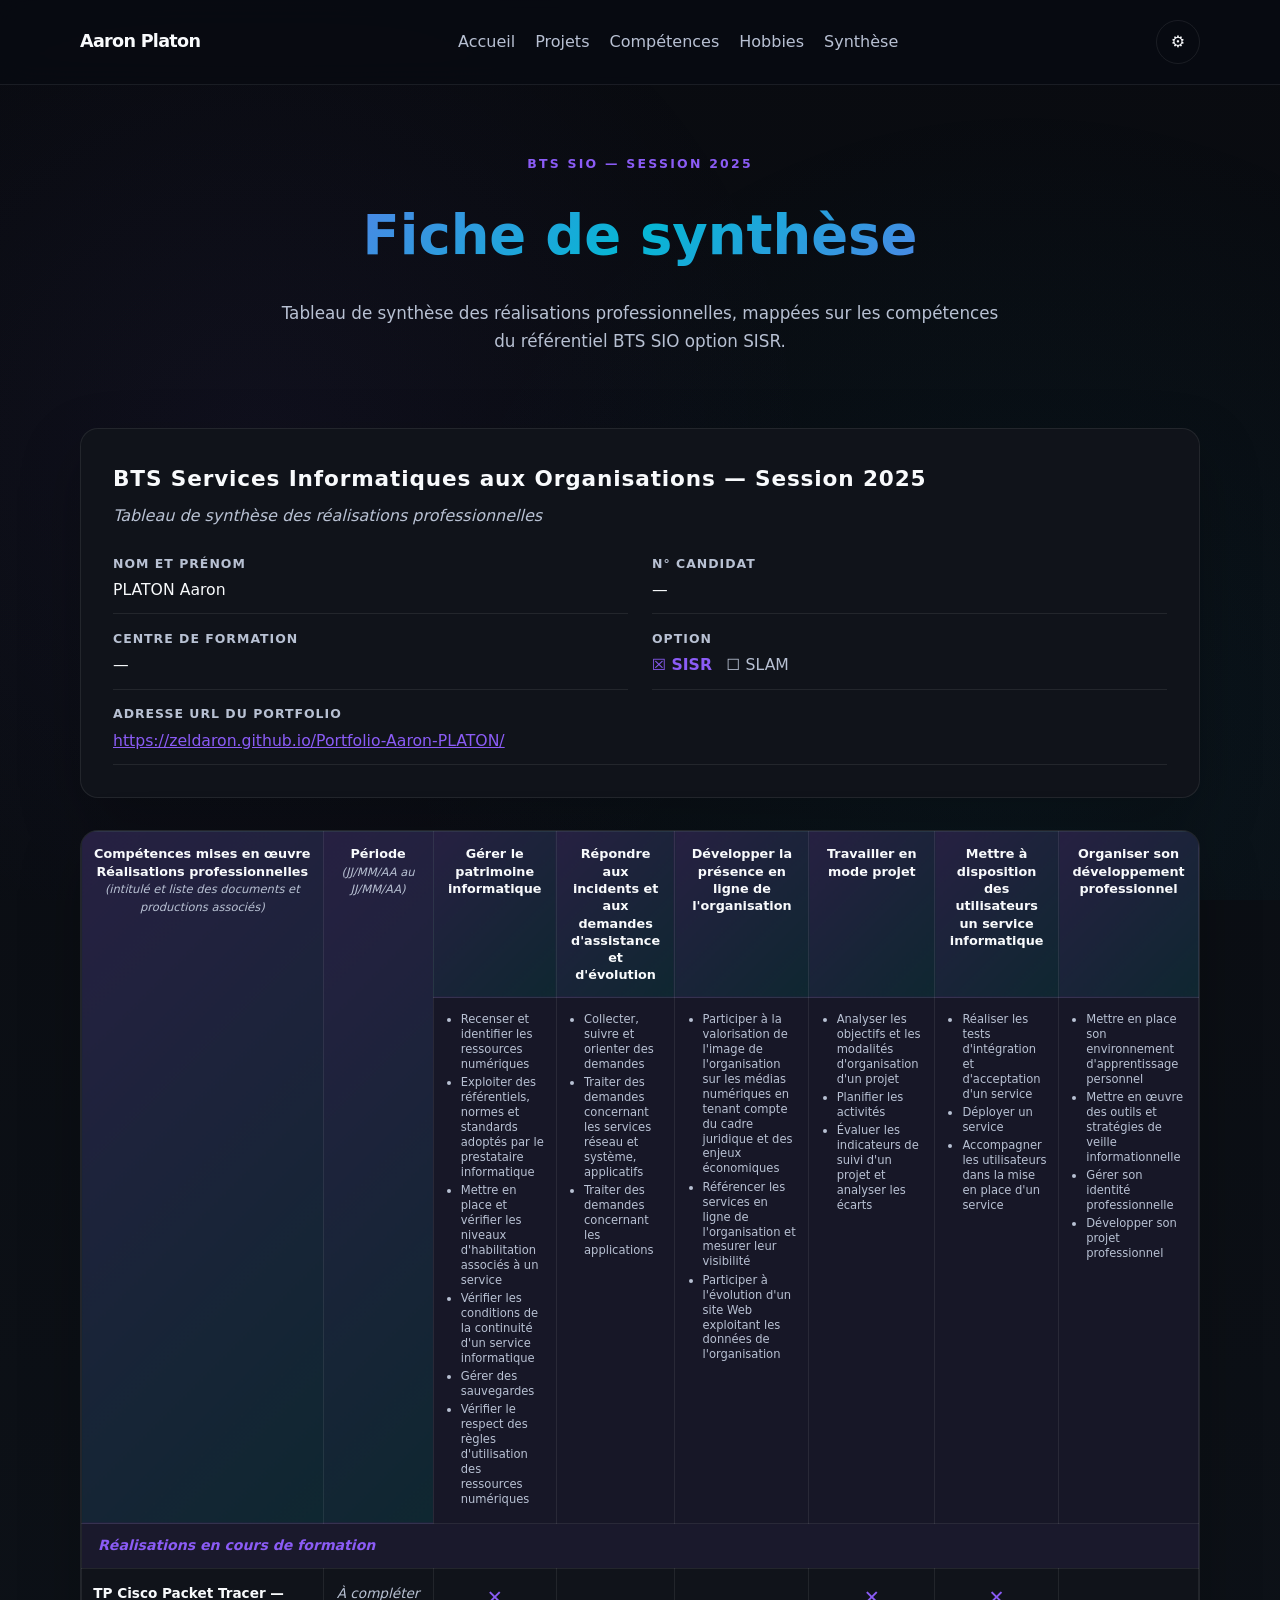
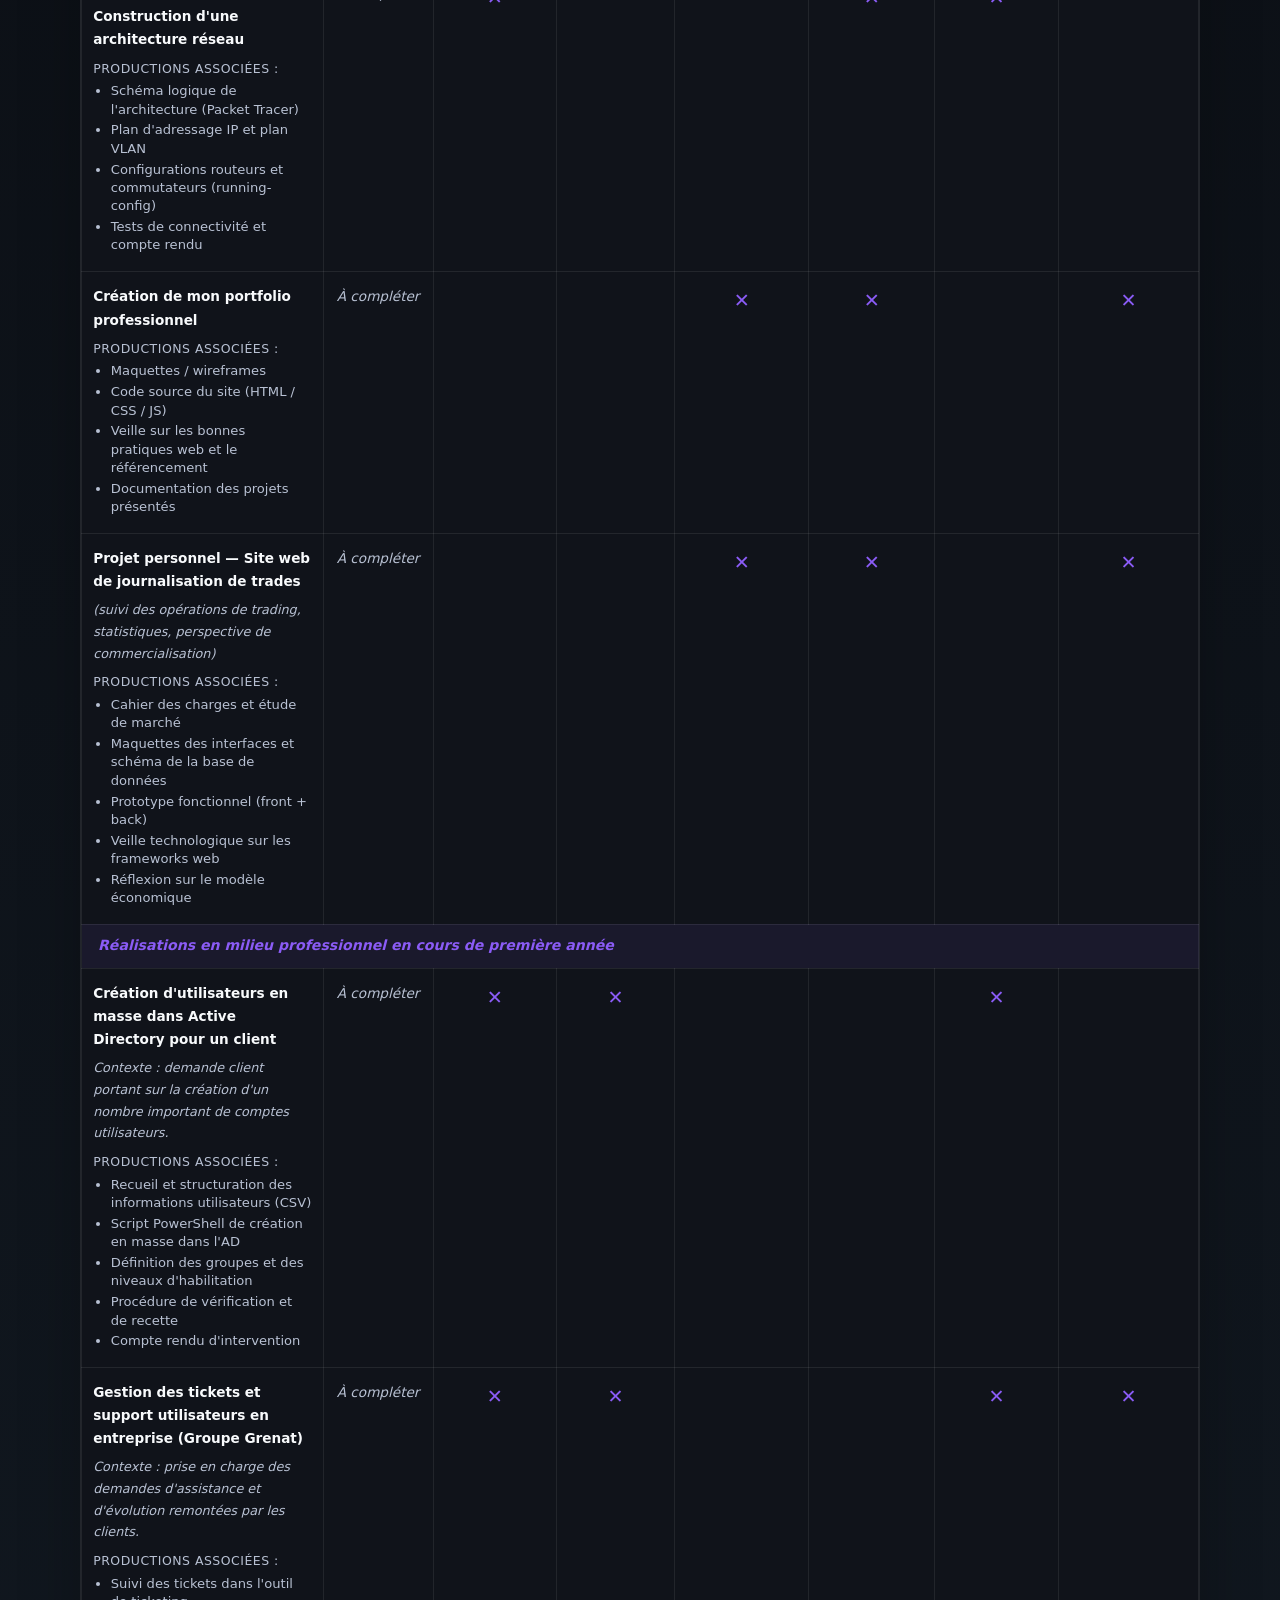
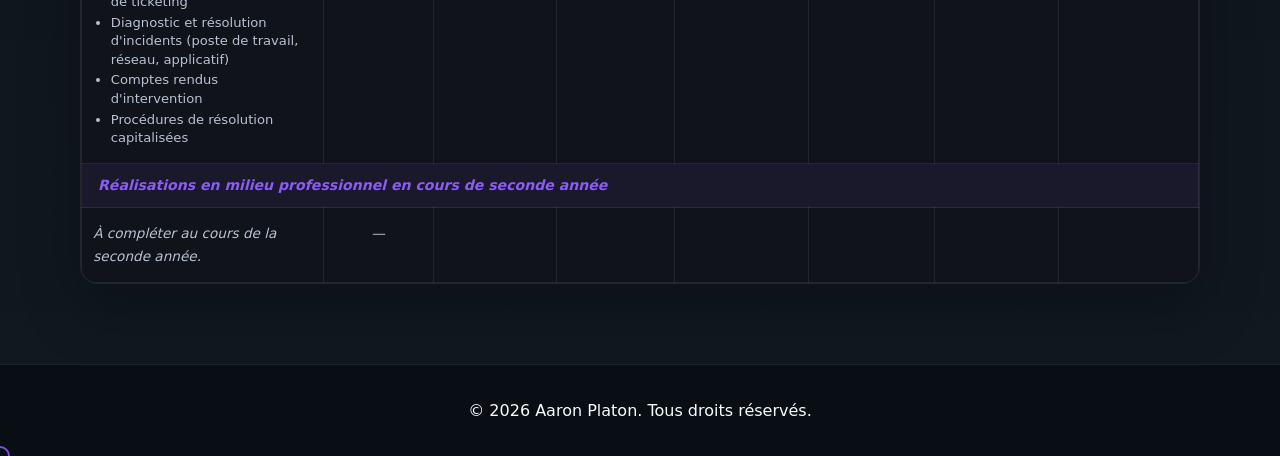
==== commit 4811167f: "Raccourcit le libellé nav 'Fiche de synthèse' → 'Synthèse' Évite que le menu de navigation déborde o" ====
--- a/fiche-synthese.html
+++ b/fiche-synthese.html
@@ -16,7 +16,7 @@
           <a href="projects.html">Projets</a>
           <a href="skills.html">Compétences</a>
           <a href="hobbies.html">Hobbies</a>
-          <a href="fiche-synthese.html">Fiche de synthèse</a>
+          <a href="fiche-synthese.html">Synthèse</a>
         </nav>
         <div class="settings-menu">
           <button class="settings-button" type="button" aria-label="Ouvrir paramètres">
--- a/styles.css
+++ b/styles.css
@@ -290,7 +290,7 @@
 
 .nav-menu {
   display: flex;
-  gap: 1.5rem;
+  gap: 1.25rem;
   flex-wrap: wrap;
   align-items: center;
 }
@@ -298,6 +298,7 @@
 .nav-menu a {
   color: var(--muted);
   transition: color 0.2s ease;
+  white-space: nowrap;
 }
 
 .nav-menu a:hover {
